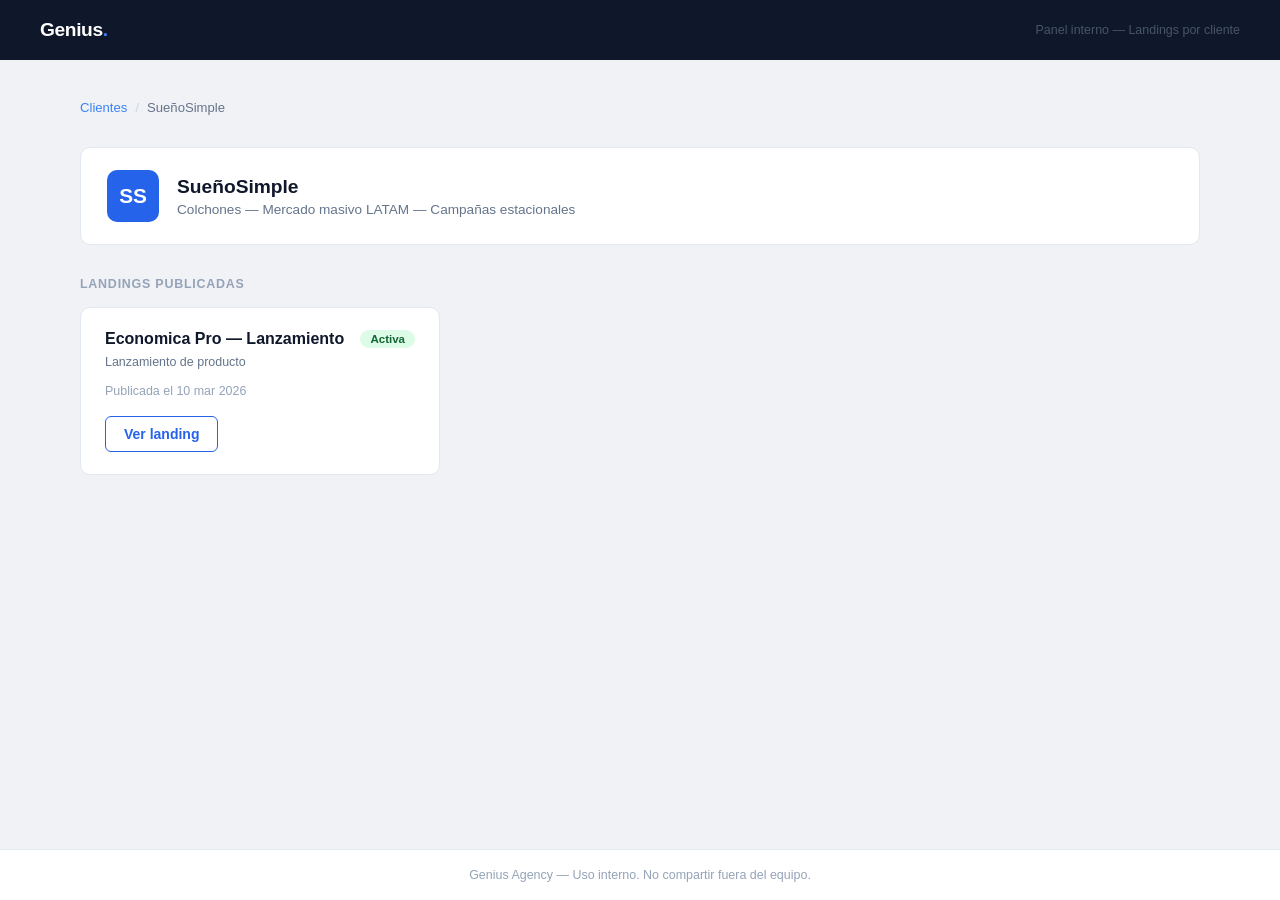
==== suenosimple/index.html @ 9a130333 "first commit" ====
<!DOCTYPE html>
<html lang="es">
<head>
  <meta charset="UTF-8">
  <meta name="viewport" content="width=device-width, initial-scale=1.0">
  <title>SueñoSimple — Landings | Genius</title>
  <link rel="stylesheet" href="../css/styles.css">
</head>
<body>

  <header class="site-header">
    <a href="../index.html" class="brand">Genius<span>.</span></a>
    <span class="header-meta">Panel interno — Landings por cliente</span>
  </header>

  <main>
    <nav class="breadcrumb">
      <a href="../index.html">Clientes</a>
      <span class="sep">/</span>
      <span>SueñoSimple</span>
    </nav>

    <div class="client-info">
      <div class="client-info-avatar av-blue">SS</div>
      <div class="client-info-text">
        <h2>SueñoSimple</h2>
        <p>Colchones &mdash; Mercado masivo LATAM &mdash; Campañas estacionales</p>
      </div>
    </div>

    <p class="section-label">Landings publicadas</p>

    <div class="landing-grid">

      <div class="landing-card">
        <div class="landing-card-top">
          <div>
            <h3>Economica Pro — Lanzamiento</h3>
            <span class="landing-type">Lanzamiento de producto</span>
          </div>
          <span class="badge badge-active">Activa</span>
        </div>
        <p class="landing-date">Publicada el 10 mar 2026</p>
        <a href="landing-economica-pro.html" class="btn btn-outline">Ver landing</a>
      </div>

    </div>
  </main>

  <footer class="site-footer">
    Genius Agency &mdash; Uso interno. No compartir fuera del equipo.
  </footer>

</body>
</html>
---- css/styles.css ----
*, *::before, *::after { box-sizing: border-box; margin: 0; padding: 0; }

body {
  font-family: -apple-system, BlinkMacSystemFont, 'Segoe UI', Roboto, sans-serif;
  background: #f0f2f5;
  color: #0f172a;
  min-height: 100vh;
  display: flex;
  flex-direction: column;
}

/* ─── Header ─────────────────────────────────────── */

.site-header {
  background: #0f172a;
  padding: 0 40px;
  height: 60px;
  display: flex;
  align-items: center;
  justify-content: space-between;
  flex-shrink: 0;
}

.site-header .brand {
  font-size: 1.2rem;
  font-weight: 900;
  color: #fff;
  text-decoration: none;
  letter-spacing: -0.02em;
}

.site-header .brand span { color: #3b82f6; }

.site-header .header-meta {
  font-size: 0.78rem;
  color: #475569;
}

/* ─── Main ────────────────────────────────────────── */

main {
  flex: 1;
  padding: 40px;
  max-width: 1200px;
  margin: 0 auto;
  width: 100%;
}

/* ─── Breadcrumb ──────────────────────────────────── */

.breadcrumb {
  display: flex;
  align-items: center;
  gap: 8px;
  font-size: 0.82rem;
  color: #64748b;
  margin-bottom: 32px;
}

.breadcrumb a {
  color: #3b82f6;
  text-decoration: none;
}

.breadcrumb a:hover { text-decoration: underline; }
.breadcrumb .sep { color: #cbd5e1; }

/* ─── Page header ─────────────────────────────────── */

.page-header {
  margin-bottom: 36px;
}

.page-header h1 {
  font-size: 1.75rem;
  font-weight: 800;
  color: #0f172a;
  margin-bottom: 6px;
}

.page-header p {
  font-size: 0.95rem;
  color: #64748b;
}

/* ─── Client grid ─────────────────────────────────── */

.client-grid {
  display: grid;
  grid-template-columns: repeat(auto-fill, minmax(340px, 1fr));
  gap: 20px;
}

.client-card {
  background: #fff;
  border-radius: 10px;
  border: 1px solid #e2e8f0;
  padding: 26px;
  transition: box-shadow 0.15s;
}

.client-card:hover { box-shadow: 0 4px 20px rgba(0,0,0,0.08); }

.client-card-top {
  display: flex;
  align-items: flex-start;
  justify-content: space-between;
  margin-bottom: 16px;
}

.client-avatar {
  width: 46px;
  height: 46px;
  border-radius: 8px;
  display: flex;
  align-items: center;
  justify-content: center;
  font-size: 1rem;
  font-weight: 900;
  color: #fff;
  flex-shrink: 0;
}

.av-blue  { background: #2563eb; }
.av-slate { background: #334155; }
.av-rose  { background: #e11d48; }

.client-industry {
  font-size: 0.72rem;
  font-weight: 600;
  color: #64748b;
  background: #f1f5f9;
  padding: 3px 9px;
  border-radius: 4px;
  text-transform: uppercase;
  letter-spacing: 0.04em;
}

.client-card h2 {
  font-size: 1.1rem;
  font-weight: 700;
  color: #0f172a;
  margin-bottom: 8px;
}

.client-card p {
  font-size: 0.875rem;
  color: #64748b;
  line-height: 1.6;
  margin-bottom: 18px;
}

.client-stat {
  display: inline-block;
  font-size: 0.78rem;
  font-weight: 600;
  color: #2563eb;
  background: #eff6ff;
  padding: 4px 10px;
  border-radius: 20px;
  margin-bottom: 18px;
}

/* ─── Landing grid ────────────────────────────────── */

.section-label {
  font-size: 0.78rem;
  font-weight: 700;
  text-transform: uppercase;
  letter-spacing: 0.06em;
  color: #94a3b8;
  margin-bottom: 16px;
}

.landing-grid {
  display: grid;
  grid-template-columns: repeat(auto-fill, minmax(300px, 1fr));
  gap: 20px;
}

.landing-card {
  background: #fff;
  border-radius: 10px;
  border: 1px solid #e2e8f0;
  padding: 22px 24px;
  transition: box-shadow 0.15s;
}

.landing-card:hover { box-shadow: 0 4px 20px rgba(0,0,0,0.08); }

.landing-card-top {
  display: flex;
  justify-content: space-between;
  align-items: flex-start;
  margin-bottom: 10px;
}

.landing-card h3 {
  font-size: 1rem;
  font-weight: 700;
  color: #0f172a;
  margin-bottom: 4px;
}

.landing-type {
  font-size: 0.78rem;
  color: #64748b;
}

.landing-date {
  font-size: 0.78rem;
  color: #94a3b8;
  margin-top: 14px;
  margin-bottom: 18px;
}

/* ─── Status badges ───────────────────────────────── */

.badge {
  display: inline-flex;
  align-items: center;
  padding: 3px 10px;
  border-radius: 20px;
  font-size: 0.72rem;
  font-weight: 700;
  white-space: nowrap;
}

.badge-active   { background: #dcfce7; color: #166534; }
.badge-draft    { background: #f1f5f9; color: #475569; }
.badge-inactive { background: #fef9c3; color: #854d0e; }

/* ─── Buttons ─────────────────────────────────────── */

.btn {
  display: inline-block;
  padding: 9px 18px;
  border-radius: 6px;
  font-size: 0.875rem;
  font-weight: 600;
  text-decoration: none;
  cursor: pointer;
  border: none;
  transition: background 0.15s, opacity 0.15s;
}

.btn-primary { background: #2563eb; color: #fff; }
.btn-primary:hover { background: #1d4ed8; }

.btn-outline {
  background: transparent;
  color: #2563eb;
  border: 1.5px solid #2563eb;
}

.btn-outline:hover { background: #eff6ff; }

/* ─── Client info bar ─────────────────────────────── */

.client-info {
  display: flex;
  align-items: center;
  gap: 18px;
  padding: 22px 26px;
  background: #fff;
  border-radius: 10px;
  border: 1px solid #e2e8f0;
  margin-bottom: 32px;
}

.client-info-avatar {
  width: 52px;
  height: 52px;
  border-radius: 10px;
  display: flex;
  align-items: center;
  justify-content: center;
  font-size: 1.3rem;
  font-weight: 900;
  color: #fff;
  flex-shrink: 0;
}

.client-info-text h2 {
  font-size: 1.2rem;
  font-weight: 800;
  color: #0f172a;
  margin-bottom: 4px;
}

.client-info-text p {
  font-size: 0.85rem;
  color: #64748b;
}

/* ─── Footer ──────────────────────────────────────── */

.site-footer {
  text-align: center;
  padding: 18px 40px;
  font-size: 0.78rem;
  color: #94a3b8;
  border-top: 1px solid #e2e8f0;
  background: #fff;
}
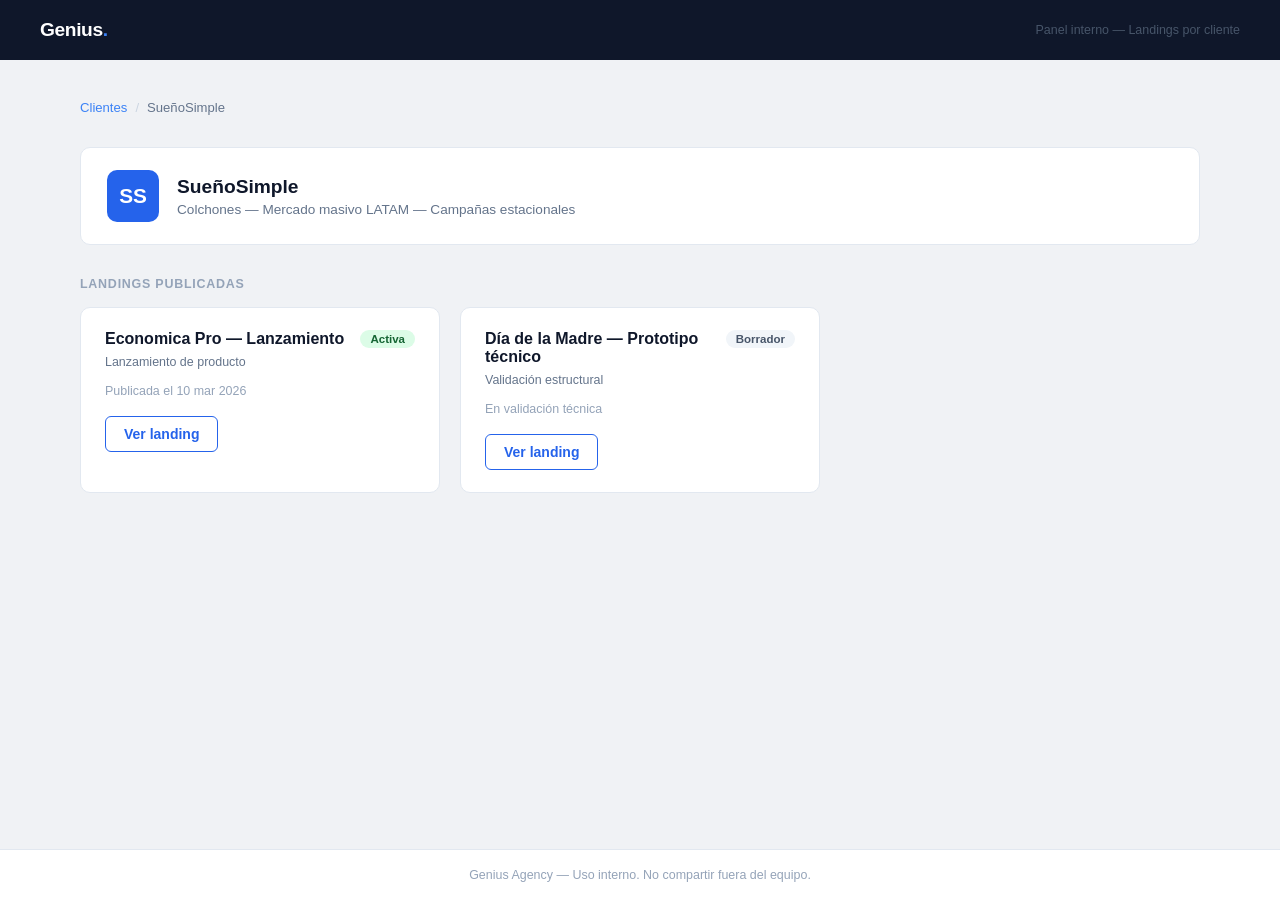
==== commit efe9cb8e: "landing dia de la madre prototipo" ====
--- a/suenosimple/index.html
+++ b/suenosimple/index.html
@@ -44,6 +44,18 @@
         <a href="landing-economica-pro.html" class="btn btn-outline">Ver landing</a>
       </div>
 
+      <div class="landing-card">
+        <div class="landing-card-top">
+          <div>
+            <h3>Día de la Madre — Prototipo técnico</h3>
+            <span class="landing-type">Validación estructural</span>
+          </div>
+          <span class="badge badge-draft">Borrador</span>
+        </div>
+        <p class="landing-date">En validación técnica</p>
+        <a href="dia-de-la-madre.html" class="btn btn-outline">Ver landing</a>
+      </div>
+
     </div>
   </main>
 
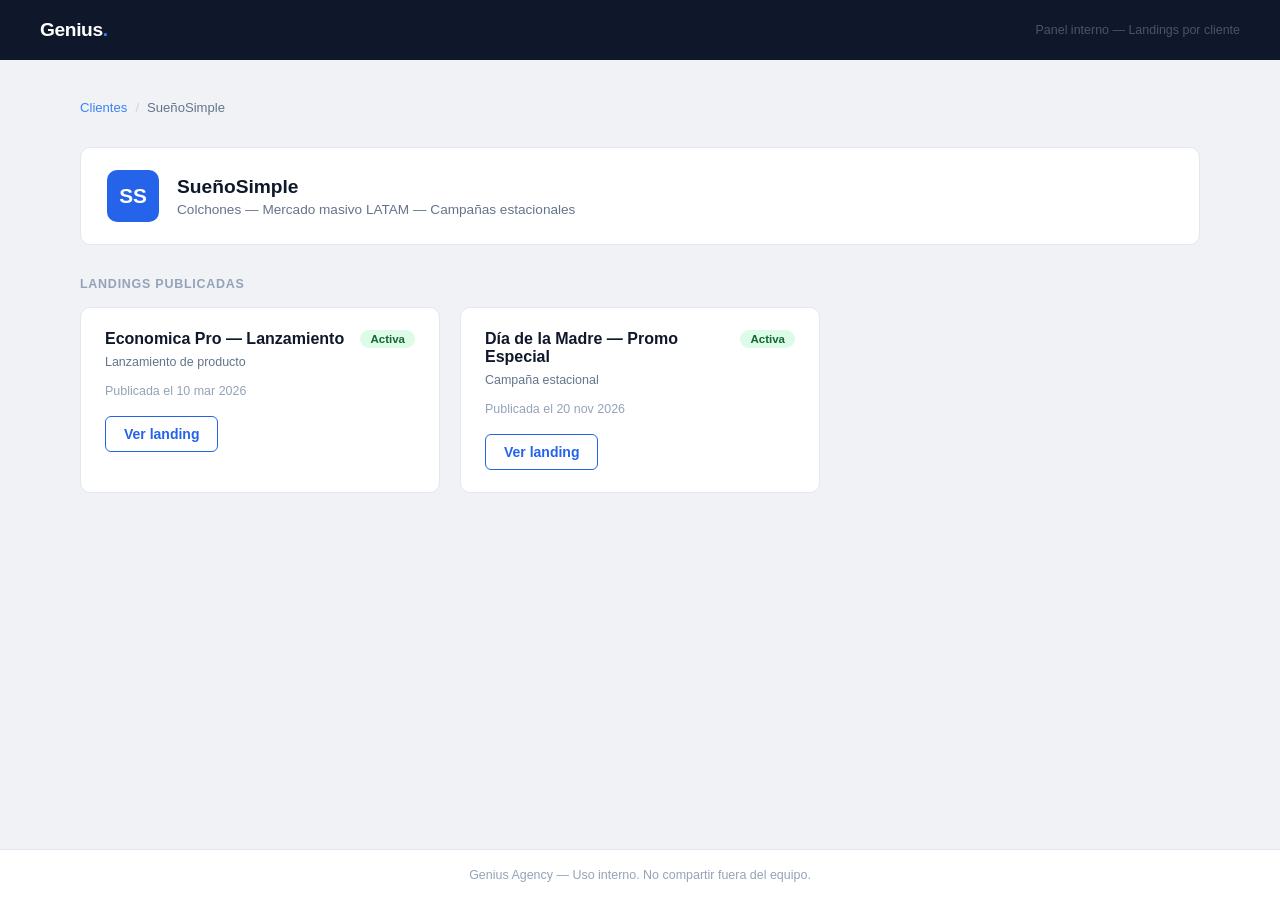
==== commit 1f6fcf08: "feat: agrega landings dia de la madre" ====
--- a/suenosimple/index.html
+++ b/suenosimple/index.html
@@ -41,18 +41,18 @@
           <span class="badge badge-active">Activa</span>
         </div>
         <p class="landing-date">Publicada el 10 mar 2026</p>
-        <a href="landing-economica-pro.html" class="btn btn-outline">Ver landing</a>
+        <a href="economica-pro.html" class="btn btn-outline">Ver landing</a>
       </div>
 
       <div class="landing-card">
         <div class="landing-card-top">
           <div>
-            <h3>Día de la Madre — Prototipo técnico</h3>
-            <span class="landing-type">Validación estructural</span>
+            <h3>Día de la Madre — Promo Especial</h3>
+            <span class="landing-type">Campaña estacional</span>
           </div>
-          <span class="badge badge-draft">Borrador</span>
+          <span class="badge badge-active">Activa</span>
         </div>
-        <p class="landing-date">En validación técnica</p>
+        <p class="landing-date">Publicada el 20 nov 2026</p>
         <a href="dia-de-la-madre.html" class="btn btn-outline">Ver landing</a>
       </div>
 
